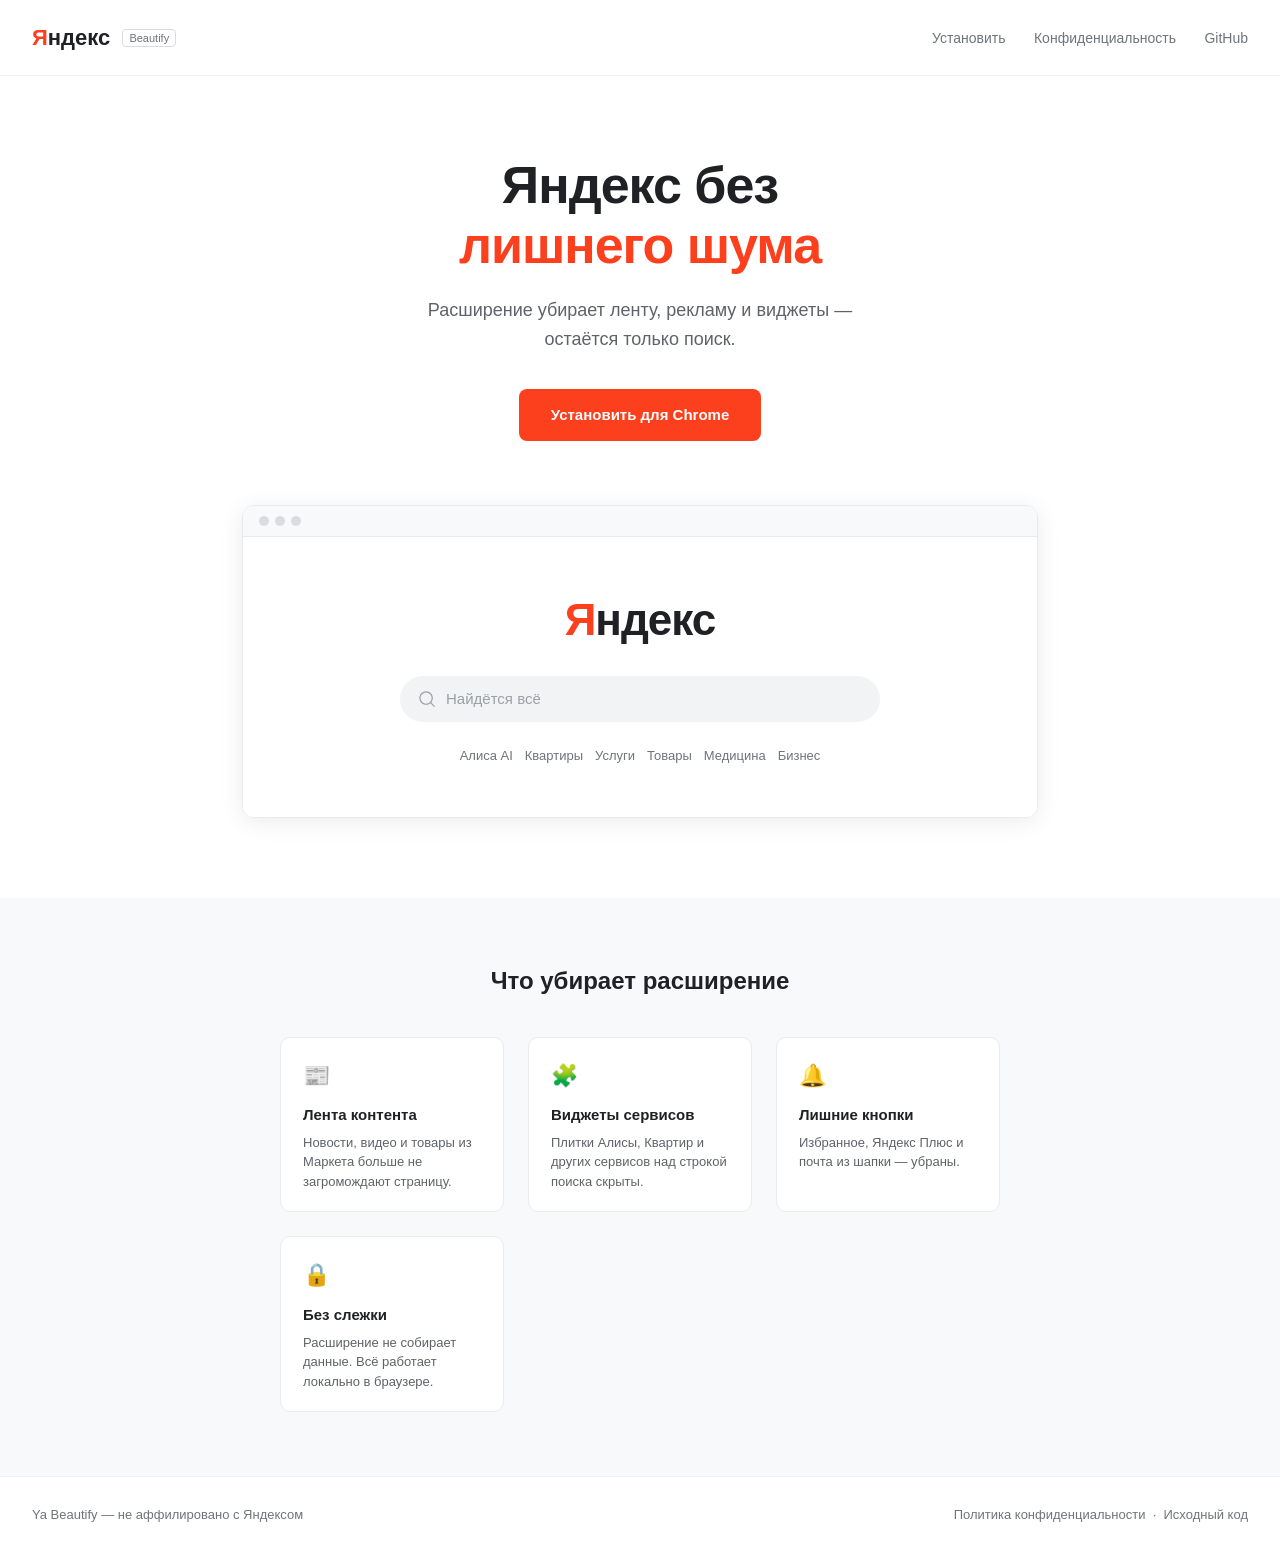
==== index.html @ dba86ccf "Add landing page, privacy policy, local logo, icon assets; update selectors for new Yandex DOM struc" ====
<!DOCTYPE html>
<html lang="ru">
<head>
  <meta charset="UTF-8">
  <meta name="viewport" content="width=device-width, initial-scale=1.0">
  <title>Ya Beautify — чистый Яндекс</title>
  <style>
    *, *::before, *::after { box-sizing: border-box; margin: 0; padding: 0; }

    body {
      font-family: Arial, Helvetica, sans-serif;
      background: #fff;
      color: #202124;
      line-height: 1.6;
    }

    /* ── Header ── */
    header {
      padding: 20px 32px;
      display: flex;
      align-items: center;
      justify-content: space-between;
      border-bottom: 1px solid #f0f0f0;
    }

    .logo {
      font-size: 22px;
      font-weight: 700;
      text-decoration: none;
      color: inherit;
    }
    .logo-ya   { color: #FC3F1D; }
    .logo-badge {
      font-size: 11px;
      font-weight: 400;
      color: #70757a;
      border: 1px solid #dadce0;
      border-radius: 4px;
      padding: 2px 6px;
      margin-left: 6px;
      vertical-align: middle;
    }

    header nav a {
      font-size: 14px;
      color: #70757a;
      text-decoration: none;
      margin-left: 24px;
    }
    header nav a:hover { color: #202124; }

    /* ── Hero ── */
    .hero {
      max-width: 720px;
      margin: 80px auto 64px;
      padding: 0 32px;
      text-align: center;
    }

    .hero h1 {
      font-size: clamp(32px, 5vw, 52px);
      font-weight: 700;
      letter-spacing: -1px;
      line-height: 1.15;
      margin-bottom: 20px;
    }

    .hero h1 em {
      font-style: normal;
      color: #FC3F1D;
    }

    .hero p {
      font-size: 18px;
      color: #5f6368;
      max-width: 480px;
      margin: 0 auto 36px;
    }

    .btn-install {
      display: inline-block;
      background: #FC3F1D;
      color: #fff;
      font-size: 15px;
      font-weight: 700;
      text-decoration: none;
      padding: 14px 32px;
      border-radius: 8px;
      transition: background 0.15s;
    }
    .btn-install:hover { background: #e03618; }

    /* ── Preview ── */
    .preview {
      max-width: 860px;
      margin: 0 auto 80px;
      padding: 0 32px;
    }

    .preview-frame {
      border: 1px solid #e8eaed;
      border-radius: 12px;
      overflow: hidden;
      box-shadow: 0 4px 24px rgba(0,0,0,0.08);
    }

    .preview-bar {
      background: #f8f9fa;
      border-bottom: 1px solid #e8eaed;
      padding: 10px 16px;
      display: flex;
      align-items: center;
      gap: 6px;
    }
    .dot { width: 10px; height: 10px; border-radius: 50%; background: #dadce0; }

    .preview-content {
      background: #fff;
      padding: 48px 24px 40px;
      display: flex;
      flex-direction: column;
      align-items: center;
      gap: 20px;
      min-height: 280px;
    }

    .preview-logo {
      font-size: 44px;
      font-weight: 700;
      letter-spacing: -1px;
    }

    .preview-search {
      width: 100%;
      max-width: 480px;
      height: 46px;
      border-radius: 24px;
      background: #f1f3f4;
      display: flex;
      align-items: center;
      padding: 0 18px;
      gap: 10px;
      color: #9aa0a6;
      font-size: 15px;
    }
    .preview-search svg { flex-shrink: 0; }

    .preview-chips {
      display: flex;
      gap: 12px;
      flex-wrap: wrap;
      justify-content: center;
    }
    .chip {
      font-size: 13px;
      color: #70757a;
      padding: 4px 0;
    }

    /* ── Features ── */
    .features {
      background: #f8f9fa;
      padding: 64px 32px;
    }

    .features-inner {
      max-width: 720px;
      margin: 0 auto;
    }

    .features h2 {
      font-size: 24px;
      font-weight: 700;
      margin-bottom: 36px;
      text-align: center;
    }

    .features-grid {
      display: grid;
      grid-template-columns: repeat(auto-fit, minmax(200px, 1fr));
      gap: 24px;
    }

    .feature {
      background: #fff;
      border-radius: 10px;
      padding: 20px 22px;
      border: 1px solid #e8eaed;
    }

    .feature-icon {
      font-size: 22px;
      margin-bottom: 10px;
    }

    .feature h3 {
      font-size: 15px;
      font-weight: 700;
      margin-bottom: 6px;
    }

    .feature p {
      font-size: 13px;
      color: #5f6368;
      line-height: 1.5;
    }

    /* ── Footer ── */
    footer {
      padding: 28px 32px;
      border-top: 1px solid #f0f0f0;
      display: flex;
      align-items: center;
      justify-content: space-between;
      flex-wrap: wrap;
      gap: 12px;
      font-size: 13px;
      color: #70757a;
    }

    footer a { color: #70757a; text-decoration: none; }
    footer a:hover { color: #202124; }
  </style>
</head>
<body>

  <header>
    <a class="logo" href="/">
      <span class="logo-ya">Я</span><span>ндекс</span>
      <span class="logo-badge">Beautify</span>
    </a>
    <nav>
      <a href="https://chromewebstore.google.com" target="_blank">Установить</a>
      <a href="privacy.html">Конфиденциальность</a>
      <a href="https://github.com/pavelnen/ya-beautify" target="_blank">GitHub</a>
    </nav>
  </header>

  <section class="hero">
    <h1>Яндекс без<br><em>лишнего шума</em></h1>
    <p>Расширение убирает ленту, рекламу и виджеты — остаётся только поиск.</p>
    <a class="btn-install" href="https://chromewebstore.google.com" target="_blank">
      Установить для Chrome
    </a>
  </section>

  <div class="preview">
    <div class="preview-frame">
      <div class="preview-bar">
        <div class="dot"></div>
        <div class="dot"></div>
        <div class="dot"></div>
      </div>
      <div class="preview-content">
        <div class="preview-logo">
          <span style="color:#FC3F1D">Я</span>ндекс
        </div>
        <div class="preview-search">
          <svg width="18" height="18" viewBox="0 0 20 20" fill="none">
            <path fill="#9aa0a6" fill-rule="evenodd" d="M13.822 14.74a7.498 7.498 0 1 1 .919-.92L18.916 18l-.92.92zm1.375-5.741a6.198 6.198 0 1 1-12.397 0 6.198 6.198 0 0 1 12.397 0" clip-rule="evenodd"/>
          </svg>
          Найдётся всё
        </div>
        <div class="preview-chips">
          <span class="chip">Алиса AI</span>
          <span class="chip">Квартиры</span>
          <span class="chip">Услуги</span>
          <span class="chip">Товары</span>
          <span class="chip">Медицина</span>
          <span class="chip">Бизнес</span>
        </div>
      </div>
    </div>
  </div>

  <section class="features">
    <div class="features-inner">
      <h2>Что убирает расширение</h2>
      <div class="features-grid">
        <div class="feature">
          <div class="feature-icon">📰</div>
          <h3>Лента контента</h3>
          <p>Новости, видео и товары из Маркета больше не загромождают страницу.</p>
        </div>
        <div class="feature">
          <div class="feature-icon">🧩</div>
          <h3>Виджеты сервисов</h3>
          <p>Плитки Алисы, Квартир и других сервисов над строкой поиска скрыты.</p>
        </div>
        <div class="feature">
          <div class="feature-icon">🔔</div>
          <h3>Лишние кнопки</h3>
          <p>Избранное, Яндекс Плюс и почта из шапки — убраны.</p>
        </div>
        <div class="feature">
          <div class="feature-icon">🔒</div>
          <h3>Без слежки</h3>
          <p>Расширение не собирает данные. Всё работает локально в браузере.</p>
        </div>
      </div>
    </div>
  </section>

  <footer>
    <span>Ya Beautify — не аффилировано с Яндексом</span>
    <div>
      <a href="privacy.html">Политика конфиденциальности</a>
      &nbsp;·&nbsp;
      <a href="https://github.com/pavelnen/ya-beautify" target="_blank">Исходный код</a>
    </div>
  </footer>

</body>
</html>
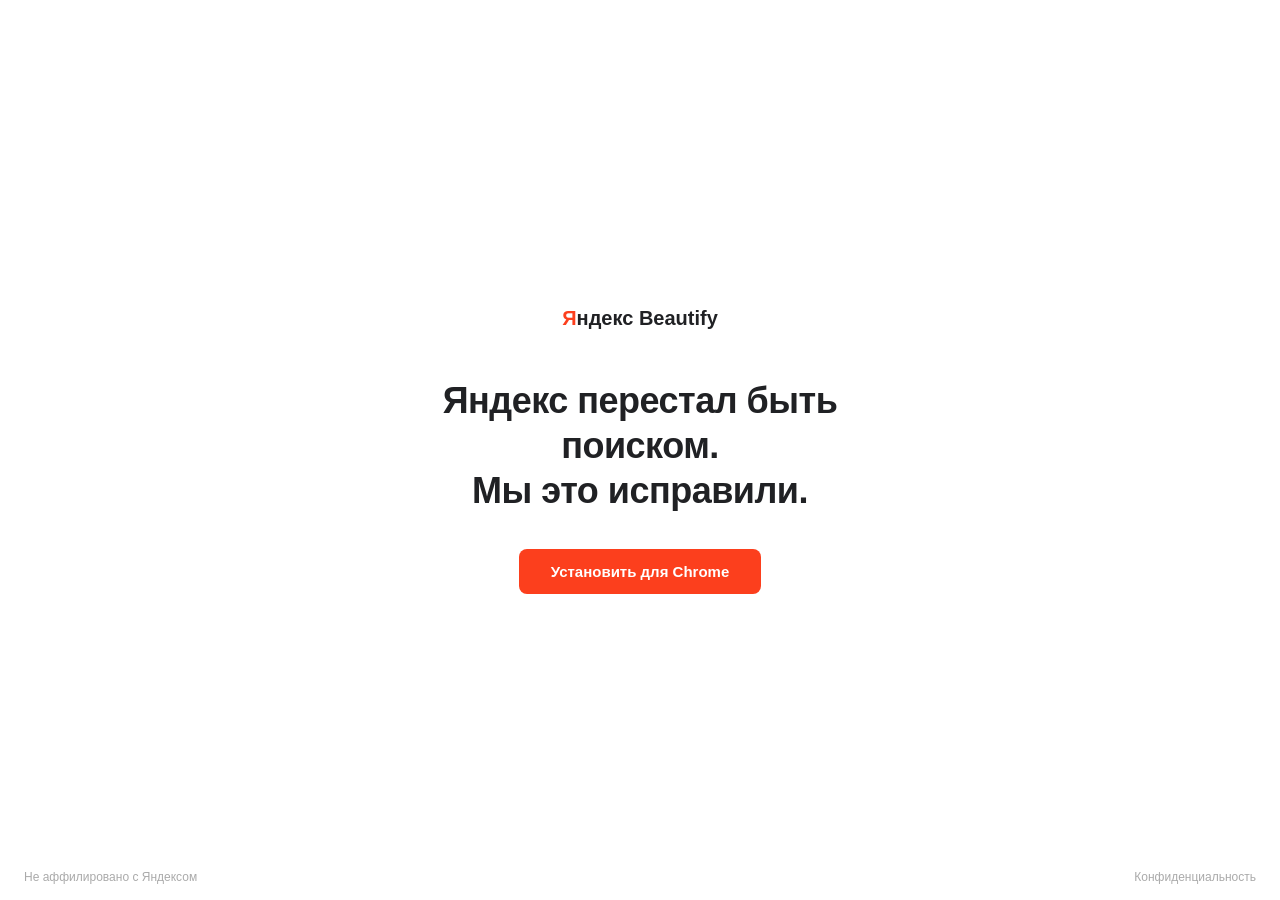
==== commit 25c0d452: "Simplify landing page to minimal one-liner Co-Authored-By: Claude Sonnet 4.5 <noreply@anthropic.com>" ====
--- a/index.html
+++ b/index.html
@@ -3,81 +3,41 @@
 <head>
   <meta charset="UTF-8">
   <meta name="viewport" content="width=device-width, initial-scale=1.0">
-  <title>Ya Beautify — чистый Яндекс</title>
+  <title>Ya Beautify</title>
   <style>
-    *, *::before, *::after { box-sizing: border-box; margin: 0; padding: 0; }
+    * { box-sizing: border-box; margin: 0; padding: 0; }
 
     body {
       font-family: Arial, Helvetica, sans-serif;
       background: #fff;
       color: #202124;
-      line-height: 1.6;
-    }
-
-    /* ── Header ── */
-    header {
-      padding: 20px 32px;
+      min-height: 100vh;
       display: flex;
+      flex-direction: column;
       align-items: center;
-      justify-content: space-between;
-      border-bottom: 1px solid #f0f0f0;
+      justify-content: center;
+      padding: 40px 24px;
     }
 
     .logo {
-      font-size: 22px;
+      font-size: 20px;
       font-weight: 700;
-      text-decoration: none;
-      color: inherit;
+      margin-bottom: 48px;
+      user-select: none;
     }
-    .logo-ya   { color: #FC3F1D; }
-    .logo-badge {
-      font-size: 11px;
-      font-weight: 400;
-      color: #70757a;
-      border: 1px solid #dadce0;
-      border-radius: 4px;
-      padding: 2px 6px;
-      margin-left: 6px;
-      vertical-align: middle;
+    .logo-ya { color: #FC3F1D; }
+
+    h1 {
+      font-size: clamp(22px, 4vw, 36px);
+      font-weight: 700;
+      line-height: 1.25;
+      text-align: center;
+      max-width: 560px;
+      margin-bottom: 36px;
+      letter-spacing: -0.5px;
     }
 
-    header nav a {
-      font-size: 14px;
-      color: #70757a;
-      text-decoration: none;
-      margin-left: 24px;
-    }
-    header nav a:hover { color: #202124; }
-
-    /* ── Hero ── */
-    .hero {
-      max-width: 720px;
-      margin: 80px auto 64px;
-      padding: 0 32px;
-      text-align: center;
-    }
-
-    .hero h1 {
-      font-size: clamp(32px, 5vw, 52px);
-      font-weight: 700;
-      letter-spacing: -1px;
-      line-height: 1.15;
-      margin-bottom: 20px;
-    }
-
-    .hero h1 em {
-      font-style: normal;
-      color: #FC3F1D;
-    }
-
-    .hero p {
-      font-size: 18px;
-      color: #5f6368;
-      max-width: 480px;
-      margin: 0 auto 36px;
-    }
-
-    .btn-install {
+    .btn {
       display: inline-block;
       background: #FC3F1D;
       color: #fff;
@@ -88,226 +48,34 @@
       border-radius: 8px;
       transition: background 0.15s;
     }
-    .btn-install:hover { background: #e03618; }
+    .btn:hover { background: #e03618; }
 
-    /* ── Preview ── */
-    .preview {
-      max-width: 860px;
-      margin: 0 auto 80px;
-      padding: 0 32px;
+    footer {
+      position: fixed;
+      bottom: 0; left: 0; right: 0;
+      padding: 16px 24px;
+      display: flex;
+      justify-content: space-between;
+      font-size: 12px;
+      color: #aaa;
     }
-
-    .preview-frame {
-      border: 1px solid #e8eaed;
-      border-radius: 12px;
-      overflow: hidden;
-      box-shadow: 0 4px 24px rgba(0,0,0,0.08);
-    }
-
-    .preview-bar {
-      background: #f8f9fa;
-      border-bottom: 1px solid #e8eaed;
-      padding: 10px 16px;
-      display: flex;
-      align-items: center;
-      gap: 6px;
-    }
-    .dot { width: 10px; height: 10px; border-radius: 50%; background: #dadce0; }
-
-    .preview-content {
-      background: #fff;
-      padding: 48px 24px 40px;
-      display: flex;
-      flex-direction: column;
-      align-items: center;
-      gap: 20px;
-      min-height: 280px;
-    }
-
-    .preview-logo {
-      font-size: 44px;
-      font-weight: 700;
-      letter-spacing: -1px;
-    }
-
-    .preview-search {
-      width: 100%;
-      max-width: 480px;
-      height: 46px;
-      border-radius: 24px;
-      background: #f1f3f4;
-      display: flex;
-      align-items: center;
-      padding: 0 18px;
-      gap: 10px;
-      color: #9aa0a6;
-      font-size: 15px;
-    }
-    .preview-search svg { flex-shrink: 0; }
-
-    .preview-chips {
-      display: flex;
-      gap: 12px;
-      flex-wrap: wrap;
-      justify-content: center;
-    }
-    .chip {
-      font-size: 13px;
-      color: #70757a;
-      padding: 4px 0;
-    }
-
-    /* ── Features ── */
-    .features {
-      background: #f8f9fa;
-      padding: 64px 32px;
-    }
-
-    .features-inner {
-      max-width: 720px;
-      margin: 0 auto;
-    }
-
-    .features h2 {
-      font-size: 24px;
-      font-weight: 700;
-      margin-bottom: 36px;
-      text-align: center;
-    }
-
-    .features-grid {
-      display: grid;
-      grid-template-columns: repeat(auto-fit, minmax(200px, 1fr));
-      gap: 24px;
-    }
-
-    .feature {
-      background: #fff;
-      border-radius: 10px;
-      padding: 20px 22px;
-      border: 1px solid #e8eaed;
-    }
-
-    .feature-icon {
-      font-size: 22px;
-      margin-bottom: 10px;
-    }
-
-    .feature h3 {
-      font-size: 15px;
-      font-weight: 700;
-      margin-bottom: 6px;
-    }
-
-    .feature p {
-      font-size: 13px;
-      color: #5f6368;
-      line-height: 1.5;
-    }
-
-    /* ── Footer ── */
-    footer {
-      padding: 28px 32px;
-      border-top: 1px solid #f0f0f0;
-      display: flex;
-      align-items: center;
-      justify-content: space-between;
-      flex-wrap: wrap;
-      gap: 12px;
-      font-size: 13px;
-      color: #70757a;
-    }
-
-    footer a { color: #70757a; text-decoration: none; }
-    footer a:hover { color: #202124; }
+    footer a { color: #aaa; text-decoration: none; }
+    footer a:hover { color: #555; }
   </style>
 </head>
 <body>
 
-  <header>
-    <a class="logo" href="/">
-      <span class="logo-ya">Я</span><span>ндекс</span>
-      <span class="logo-badge">Beautify</span>
-    </a>
-    <nav>
-      <a href="https://chromewebstore.google.com" target="_blank">Установить</a>
-      <a href="privacy.html">Конфиденциальность</a>
-      <a href="https://github.com/pavelnen/ya-beautify" target="_blank">GitHub</a>
-    </nav>
-  </header>
+  <div class="logo"><span class="logo-ya">Я</span>ндекс Beautify</div>
 
-  <section class="hero">
-    <h1>Яндекс без<br><em>лишнего шума</em></h1>
-    <p>Расширение убирает ленту, рекламу и виджеты — остаётся только поиск.</p>
-    <a class="btn-install" href="https://chromewebstore.google.com" target="_blank">
-      Установить для Chrome
-    </a>
-  </section>
+  <h1>Яндекс перестал быть поиском.<br>Мы это исправили.</h1>
 
-  <div class="preview">
-    <div class="preview-frame">
-      <div class="preview-bar">
-        <div class="dot"></div>
-        <div class="dot"></div>
-        <div class="dot"></div>
-      </div>
-      <div class="preview-content">
-        <div class="preview-logo">
-          <span style="color:#FC3F1D">Я</span>ндекс
-        </div>
-        <div class="preview-search">
-          <svg width="18" height="18" viewBox="0 0 20 20" fill="none">
-            <path fill="#9aa0a6" fill-rule="evenodd" d="M13.822 14.74a7.498 7.498 0 1 1 .919-.92L18.916 18l-.92.92zm1.375-5.741a6.198 6.198 0 1 1-12.397 0 6.198 6.198 0 0 1 12.397 0" clip-rule="evenodd"/>
-          </svg>
-          Найдётся всё
-        </div>
-        <div class="preview-chips">
-          <span class="chip">Алиса AI</span>
-          <span class="chip">Квартиры</span>
-          <span class="chip">Услуги</span>
-          <span class="chip">Товары</span>
-          <span class="chip">Медицина</span>
-          <span class="chip">Бизнес</span>
-        </div>
-      </div>
-    </div>
-  </div>
-
-  <section class="features">
-    <div class="features-inner">
-      <h2>Что убирает расширение</h2>
-      <div class="features-grid">
-        <div class="feature">
-          <div class="feature-icon">📰</div>
-          <h3>Лента контента</h3>
-          <p>Новости, видео и товары из Маркета больше не загромождают страницу.</p>
-        </div>
-        <div class="feature">
-          <div class="feature-icon">🧩</div>
-          <h3>Виджеты сервисов</h3>
-          <p>Плитки Алисы, Квартир и других сервисов над строкой поиска скрыты.</p>
-        </div>
-        <div class="feature">
-          <div class="feature-icon">🔔</div>
-          <h3>Лишние кнопки</h3>
-          <p>Избранное, Яндекс Плюс и почта из шапки — убраны.</p>
-        </div>
-        <div class="feature">
-          <div class="feature-icon">🔒</div>
-          <h3>Без слежки</h3>
-          <p>Расширение не собирает данные. Всё работает локально в браузере.</p>
-        </div>
-      </div>
-    </div>
-  </section>
+  <a class="btn" href="https://chromewebstore.google.com/detail/ya-beautify" target="_blank">
+    Установить для Chrome
+  </a>
 
   <footer>
-    <span>Ya Beautify — не аффилировано с Яндексом</span>
-    <div>
-      <a href="privacy.html">Политика конфиденциальности</a>
-      &nbsp;·&nbsp;
-      <a href="https://github.com/pavelnen/ya-beautify" target="_blank">Исходный код</a>
-    </div>
+    <span>Не аффилировано с Яндексом</span>
+    <a href="privacy.html">Конфиденциальность</a>
   </footer>
 
 </body>
